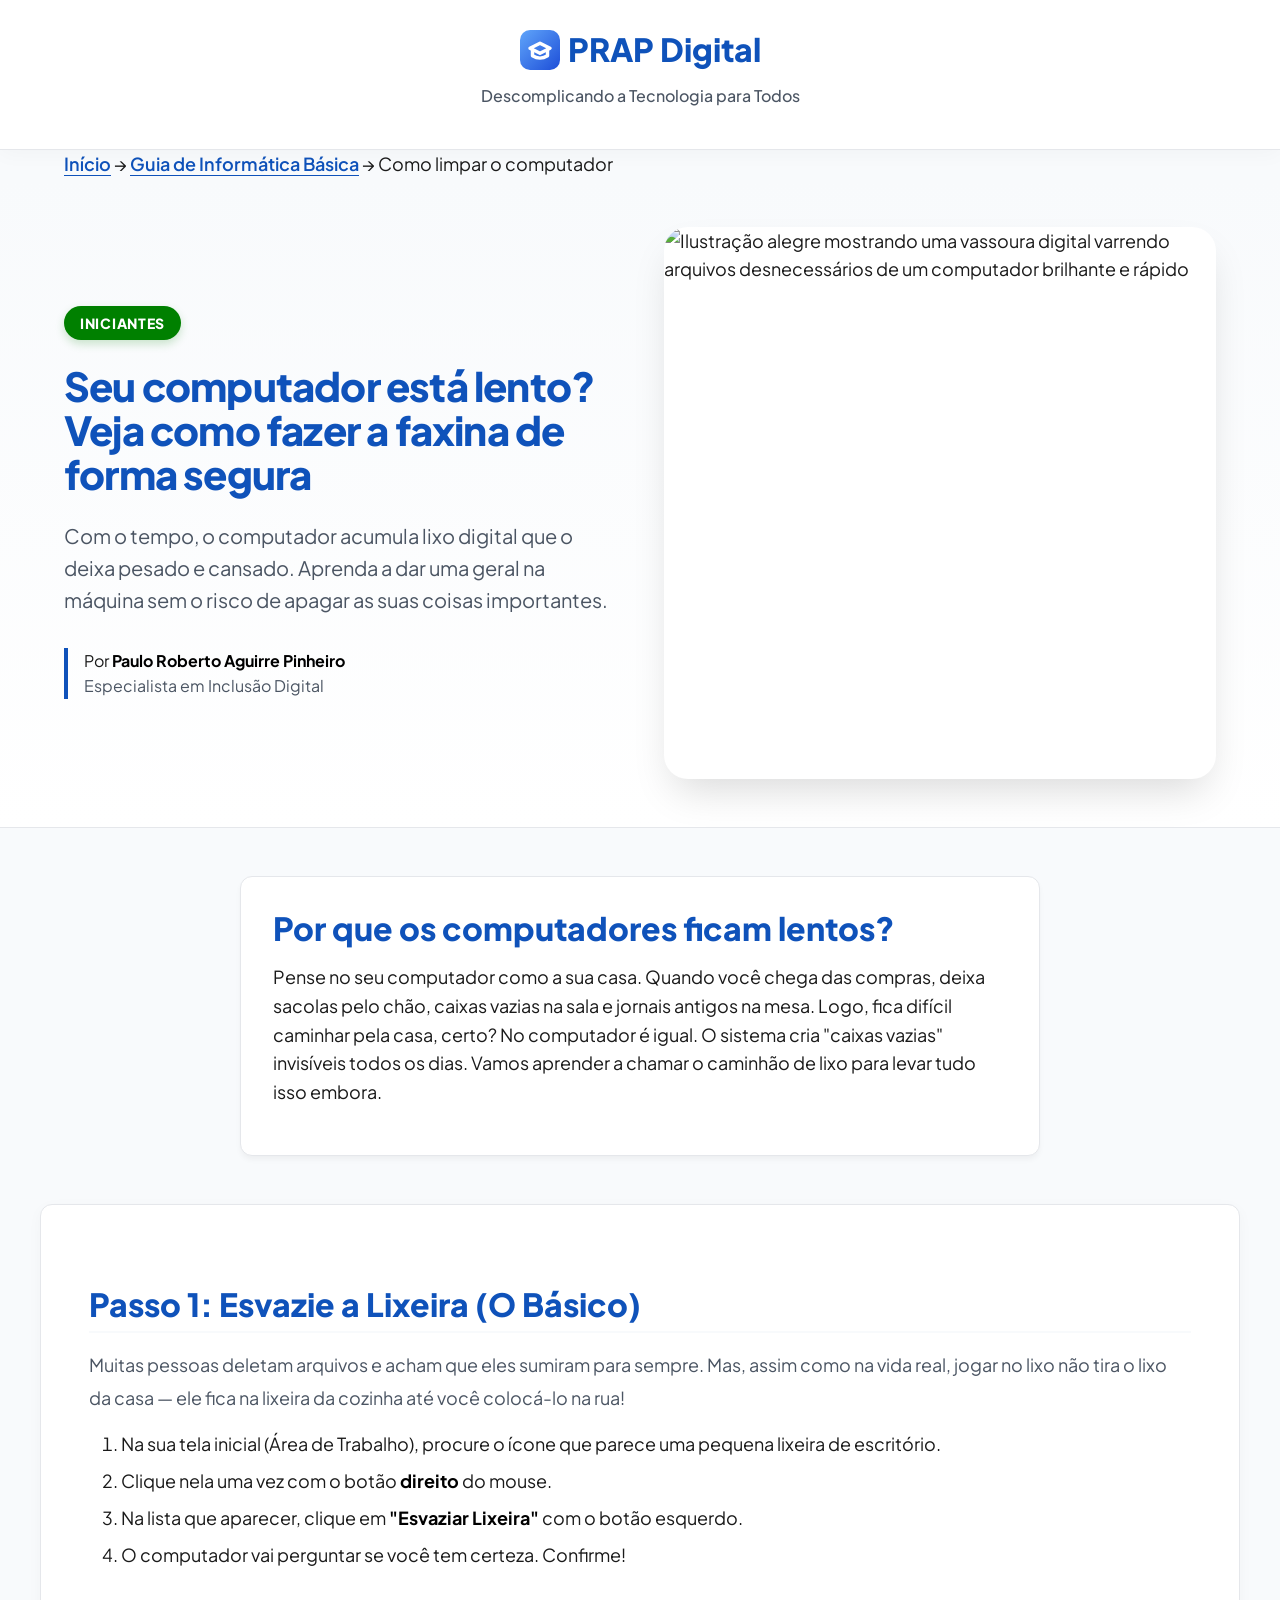
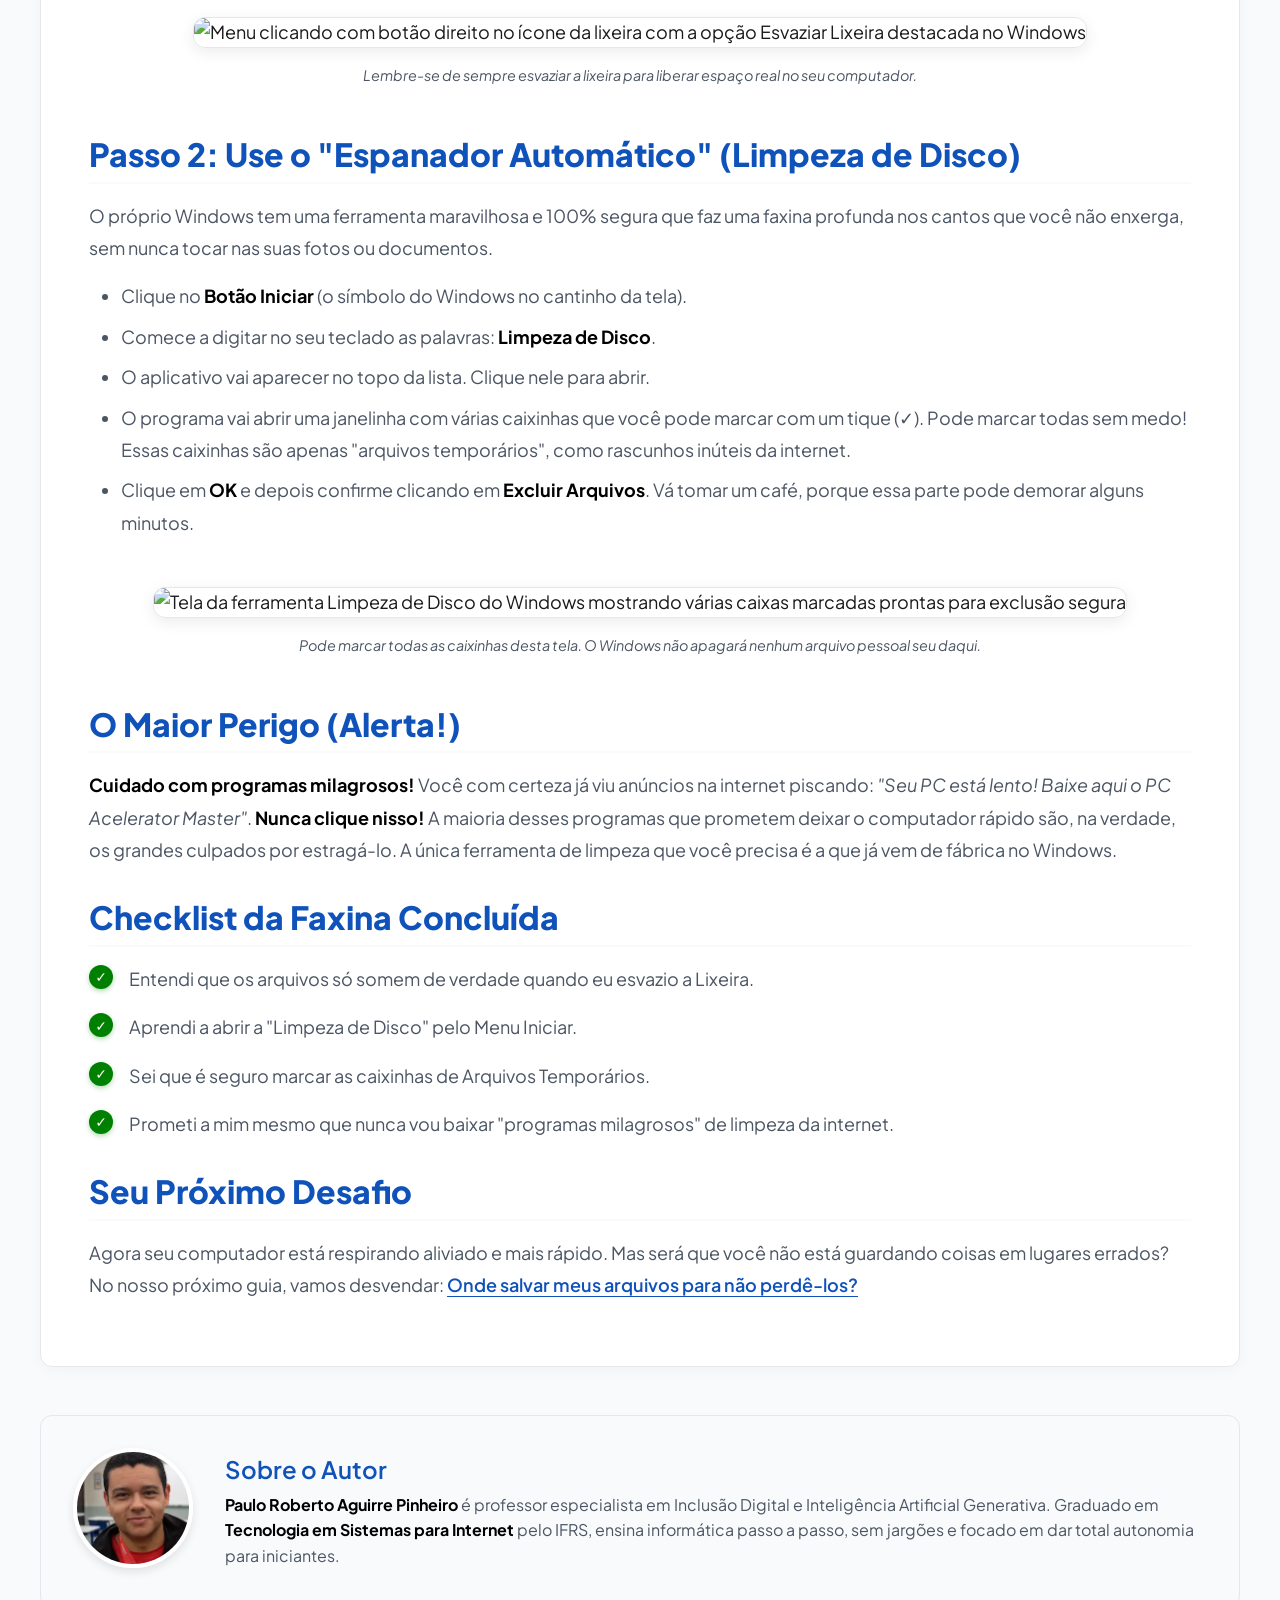
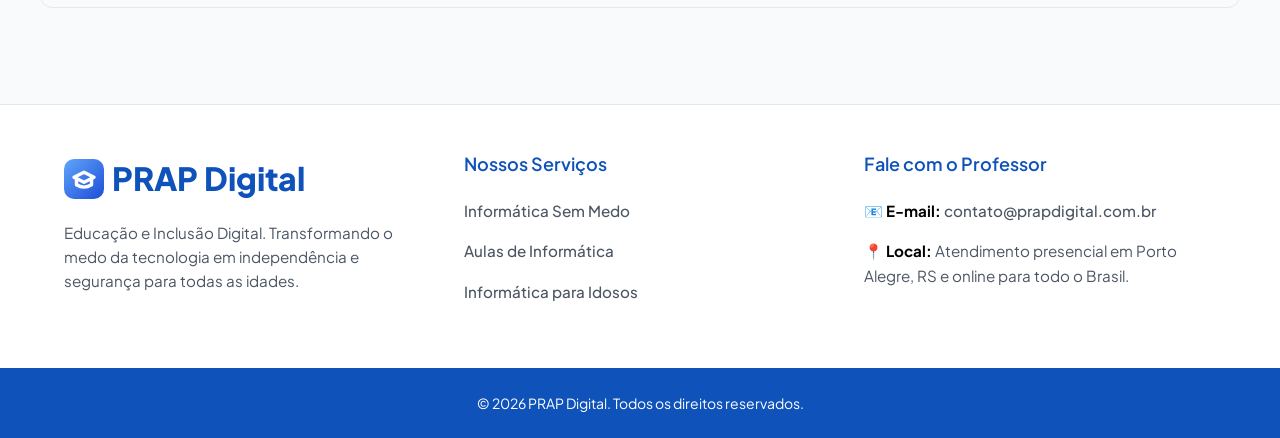
==== como-limpar-o-computador/index.html @ ee053cf6 "Add files via upload" ====
<!DOCTYPE html>
<html lang="pt-BR">
<head>
    <meta charset="UTF-8">
    <meta name="viewport" content="width=device-width, initial-scale=1.0">
    <title>Como Limpar o Computador para Deixá-lo Mais Rápido | PRAP Digital</title>
    <meta name="description" content="Seu computador está lento? Aprenda o passo a passo seguro para fazer uma faxina virtual sem apagar o que é importante e sem precisar de um técnico.">
    <meta name="author" content="Paulo Roberto Aguirre Pinheiro">
    
    <link rel="canonical" href="https://prapdigital.com.br/como-limpar-o-computador/">
    
    <link rel="preconnect" href="https://fonts.googleapis.com">
    <link rel="preconnect" href="https://fonts.gstatic.com" crossorigin>
    <link rel="preload" href="https://fonts.googleapis.com/css2?family=Plus+Jakarta+Sans:wght@400;600;800&display=swap" as="style">
    <link href="https://fonts.googleapis.com/css2?family=Plus+Jakarta+Sans:wght@400;600;800&display=swap" rel="stylesheet" media="print" onload="this.media='all'">
    <noscript><link href="https://fonts.googleapis.com/css2?family=Plus+Jakarta+Sans:wght@400;600;800&display=swap" rel="stylesheet"></noscript>

    <!-- Placeholder Hero Image -->
    <link rel="preload" as="image" href="../imagem/hero-limpeza-computador-prap.webp" fetchpriority="high">
    <link rel="stylesheet" href="../guia-informatica-basica/style.css">

    <!-- Favicon Oficial -->
    <link rel="icon" type="image/svg+xml" href="../imagem/favicon.svg">
    <link rel="alternate icon" type="image/png" href="../imagem/favicon-48x48.png">

    <!-- OpenGraph / Redes Sociais -->
    <meta property="og:type" content="article">
    <meta property="og:url" content="https://prapdigital.com.br/como-limpar-o-computador/">
    <meta property="og:title" content="Como Limpar o Computador para Deixá-lo Mais Rápido | PRAP Digital">
    <meta property="og:description" content="Seu computador está lento? Aprenda o passo a passo seguro para fazer uma faxina virtual sem apagar o que é importante e sem precisar de um técnico.">
    <meta property="og:image" content="https://prapdigital.com.br/imagem/hero-limpeza-computador-prap.webp">
    <!-- Schema.org -->
    <script type="application/ld+json">
    {
      "@context": "https://schema.org",
      "@graph": [
        {
          "@type": "LocalBusiness",
          "name": "PRAP Digital - Aulas de Informática",
          "address": {
            "@type": "PostalAddress",
            "addressLocality": "Porto Alegre",
            "addressRegion": "RS",
            "addressCountry": "BR"
          },
          "url": "https://prapdigital.com.br/",
          "telephone": "+5551933003584",
          "image": "https://prapdigital.com.br/imagem/favicon-48x48.png"
        },
        {
          "@type": "Article",
          "headline": "Como Limpar o Computador para Deixá-lo Mais Rápido",
          "description": "Faça uma faxina segura no seu Windows para melhorar o desempenho. Aprenda a esvaziar a lixeira e remover arquivos inúteis sem riscos.",
          "author": {
            "@type": "Person",
            "name": "Paulo Roberto Aguirre Pinheiro",
            "jobTitle": "Professor de Informática e Especialista em Inclusão Digital"
          },
          "publisher": {
            "@type": "Organization",
            "name": "PRAP Digital",
            "logo": {
              "@type": "ImageObject",
              "url": "https://prapdigital.com.br/imagem/favicon-48x48.png"
            }
          }
        },
        {
          "@type": "BreadcrumbList",
          "itemListElement": [{
            "@type": "ListItem",
            "position": 1,
            "name": "Início",
            "item": "https://prapdigital.com.br/"
          },{
            "@type": "ListItem",
            "position": 2,
            "name": "Guia de Informática Básica",
            "item": "https://prapdigital.com.br/guia-informatica-basica/"
          },{
            "@type": "ListItem",
            "position": 3,
            "name": "Como limpar o computador",
            "item": "https://prapdigital.com.br/como-limpar-o-computador/"
          }]
        }
      ]
    }
    </script>
</head>
<body>
    <header class="header">
        <div class="container header-content">
            <a href="/" class="logo">
                <img src="../imagem/favicon.svg" alt="Logo PRAP Digital" width="40" height="40">
                PRAP Digital
            </a>
            <p class="tagline">Descomplicando a Tecnologia para Todos</p>
        </div>
    </header>

    <main class="main-content">
        <!-- Breadcrumbs -->
        <nav class="container breadcrumb" aria-label="Navegação">
            <a href="/">Início</a> &rarr; 
            <a href="../guia-informatica-basica/">Guia de Informática Básica</a> &rarr; 
            <span>Como limpar o computador</span>
        </nav>

        <!-- HERO SECTION -->
        <section class="hero-section">
            <div class="container hero-grid">
                <div class="hero-content">
                    <span class="badge">Iniciantes</span>
                    <h1>Seu computador está lento? Veja como fazer a faxina de forma segura</h1>
                    <p class="lead">Com o tempo, o computador acumula lixo digital que o deixa pesado e cansado. Aprenda a dar uma geral na máquina sem o risco de apagar as suas coisas importantes.</p>
                    <div class="author-meta">
                        <p>Por <strong>Paulo Roberto Aguirre Pinheiro</strong></p>
                        <span>Especialista em Inclusão Digital</span>
                    </div>
                </div>
                <div class="hero-image-wrapper">
                    <!-- Placeholder para a Imagem Hero -->
                    <img src="../imagem/hero-limpeza-computador-prap.webp" alt="Ilustração alegre mostrando uma vassoura digital varrendo arquivos desnecessários de um computador brilhante e rápido" class="hero-image" fetchpriority="high" width="600" height="600">
                </div>
            </div>
        </section>

        <article class="pillar-content container">
            
            <section class="intro">
                <h2>Por que os computadores ficam lentos?</h2>
                <p>Pense no seu computador como a sua casa. Quando você chega das compras, deixa sacolas pelo chão, caixas vazias na sala e jornais antigos na mesa. Logo, fica difícil caminhar pela casa, certo? No computador é igual. O sistema cria "caixas vazias" invisíveis todos os dias. Vamos aprender a chamar o caminhão de lixo para levar tudo isso embora.</p>
            </section>

            <section class="content-section">
                <h2>Passo 1: Esvazie a Lixeira (O Básico)</h2>
                <p>Muitas pessoas deletam arquivos e acham que eles sumiram para sempre. Mas, assim como na vida real, jogar no lixo não tira o lixo da casa — ele fica na lixeira da cozinha até você colocá-lo na rua!</p>
                <ol style="margin-left: 2rem; margin-bottom: 2rem;">
                    <li>Na sua tela inicial (Área de Trabalho), procure o ícone que parece uma pequena lixeira de escritório.</li>
                    <li>Clique nela uma vez com o botão <strong>direito</strong> do mouse.</li>
                    <li>Na lista que aparecer, clique em <strong>"Esvaziar Lixeira"</strong> com o botão esquerdo.</li>
                    <li>O computador vai perguntar se você tem certeza. Confirme!</li>
                </ol>

                <!-- Placeholder de Imagem: Esvaziando Lixeira -->
                <figure class="didactic-image">
                    <img src="../imagem/esvaziar-lixeira-windows-prap.webp" alt="Menu clicando com botão direito no ícone da lixeira com a opção Esvaziar Lixeira destacada no Windows" width="600" height="600" loading="lazy">
                    <figcaption>Lembre-se de sempre esvaziar a lixeira para liberar espaço real no seu computador.</figcaption>
                </figure>

                <h2>Passo 2: Use o "Espanador Automático" (Limpeza de Disco)</h2>
                <p>O próprio Windows tem uma ferramenta maravilhosa e 100% segura que faz uma faxina profunda nos cantos que você não enxerga, sem nunca tocar nas suas fotos ou documentos.</p>
                
                <ul style="list-style-type: disc; margin-left: 2rem; margin-bottom: 2rem;">
                    <li>Clique no <strong>Botão Iniciar</strong> (o símbolo do Windows no cantinho da tela).</li>
                    <li>Comece a digitar no seu teclado as palavras: <strong>Limpeza de Disco</strong>.</li>
                    <li>O aplicativo vai aparecer no topo da lista. Clique nele para abrir.</li>
                    <li>O programa vai abrir uma janelinha com várias caixinhas que você pode marcar com um tique (✓). Pode marcar todas sem medo! Essas caixinhas são apenas "arquivos temporários", como rascunhos inúteis da internet.</li>
                    <li>Clique em <strong>OK</strong> e depois confirme clicando em <strong>Excluir Arquivos</strong>. Vá tomar um café, porque essa parte pode demorar alguns minutos.</li>
                </ul>

                <!-- Placeholder de Imagem: Limpeza de Disco -->
                <figure class="didactic-image">
                    <img src="../imagem/limpeza-de-disco-windows-prap.webp" alt="Tela da ferramenta Limpeza de Disco do Windows mostrando várias caixas marcadas prontas para exclusão segura" width="600" height="600" loading="lazy">
                    <figcaption>Pode marcar todas as caixinhas desta tela. O Windows não apagará nenhum arquivo pessoal seu daqui.</figcaption>
                </figure>

                <h2>O Maior Perigo (Alerta!)</h2>
                <p><strong>Cuidado com programas milagrosos!</strong> Você com certeza já viu anúncios na internet piscando: <em>"Seu PC está lento! Baixe aqui o PC Acelerator Master"</em>. <strong>Nunca clique nisso!</strong> A maioria desses programas que prometem deixar o computador rápido são, na verdade, os grandes culpados por estragá-lo. A única ferramenta de limpeza que você precisa é a que já vem de fábrica no Windows.</p>

                <h2>Checklist da Faxina Concluída</h2>
                <ul class="checklist">
                    <li>Entendi que os arquivos só somem de verdade quando eu esvazio a Lixeira.</li>
                    <li>Aprendi a abrir a "Limpeza de Disco" pelo Menu Iniciar.</li>
                    <li>Sei que é seguro marcar as caixinhas de Arquivos Temporários.</li>
                    <li>Prometi a mim mesmo que nunca vou baixar "programas milagrosos" de limpeza da internet.</li>
                </ul>

                <h2>Seu Próximo Desafio</h2>
                <p>Agora seu computador está respirando aliviado e mais rápido. Mas será que você não está guardando coisas em lugares errados? No nosso próximo guia, vamos desvendar: <a href="../onde-salvar-meus-arquivos/">Onde salvar meus arquivos para não perdê-los?</a></p>

            </section>

            <section class="author-bio">
                <div class="author-photo">
                    <img src="../imagem/professor-paulo-pinheiro-informatica-prap-digital-porto-alegre.webp" alt="Professor Paulo Roberto Aguirre Pinheiro" width="120" height="120" loading="lazy">
                </div>
                <div class="author-details">
                    <h3>Sobre o Autor</h3>
                    <p><strong>Paulo Roberto Aguirre Pinheiro</strong> é professor especialista em Inclusão Digital e Inteligência Artificial Generativa. Graduado em <strong>Tecnologia em Sistemas para Internet</strong> pelo IFRS, ensina informática passo a passo, sem jargões e focado em dar total autonomia para iniciantes.</p>
                </div>
            </section>
        </article>
    </main>

    <footer class="footer">
        <div class="container footer-grid">
            <div class="footer-brand">
                <a href="/" class="logo logo-footer">
                    <img src="../imagem/favicon.svg" alt="Logo PRAP Digital" width="40" height="40">
                    PRAP Digital
                </a>
                <p>Educação e Inclusão Digital. Transformando o medo da tecnologia em independência e segurança para todas as idades.</p>
            </div>
            
            <div class="footer-links">
                <h3>Nossos Serviços</h3>
                <ul>
                    <li><a href="https://prapdigital.com.br/informatica-sem-medo/">Informática Sem Medo</a></li>
                    <li><a href="https://prapdigital.com.br/">Aulas de Informática</a></li>
                    <li><a href="https://prapdigital.com.br/informatica-para-idosos/">Informática para Idosos</a></li>
                </ul>
            </div>

            <div class="footer-contact">
                <h3>Fale com o Professor</h3>
                <ul>
                    <li>📧 <strong>E-mail:</strong> <a href="mailto:contato@prapdigital.com.br">contato@prapdigital.com.br</a></li>
                    <li>📍 <strong>Local:</strong> Atendimento presencial em Porto Alegre, RS e online para todo o Brasil.</li>
                </ul>
            </div>
        </div>
        <div class="footer-bottom">
            <div class="container">
                <p>&copy; 2026 PRAP Digital. Todos os direitos reservados.</p>
            </div>
        </div>
    </footer>
</body>
</html>
---- guia-informatica-basica/style.css ----
/* 
 * PRAP DIGITAL - ESTILO DA PÁGINA PILAR 
 * Foco Extremo em: PageSpeed (Core Web Vitals) e Acessibilidade (WCAG)
 * Zero frameworks externos, CSS puro e otimizado.
 */

:root {
    /* Paleta de Cores de Alta Acessibilidade (E-E-A-T: Confiança e Segurança) */
    --color-primary: #0F52BA; /* Safira / Azul Institucional forte */
    --color-secondary: #008000; /* Verde escuro para ações */
    --color-background: #F8FAFC; /* Gelo muito suave, não cansa a vista */
    --color-surface: #FFFFFF; /* Branco para cartões */
    --color-text-main: #1A1A1A; /* Cinza quase preto para alto contraste (WCAG AAA) */
    --color-text-muted: #4B5563; /* Cinza médio para descrições */
    --color-border: #E5E7EB;
    
    /* Tipografia Inclusiva */
    --font-base: 'Plus Jakarta Sans', system-ui, -apple-system, sans-serif;
    --text-base-size: 1.125rem; /* 18px base - ideal para leitura em qualquer idade */
    --text-large: 1.25rem; /* 20px */
    --text-xl: 1.5rem; /* 24px */
    --text-2xl: 2rem; /* 32px */
    --text-3xl: 2.5rem; /* 40px */
    
    /* Espaçamentos e Layout */
    --spacing-xs: 0.5rem;
    --spacing-sm: 1rem;
    --spacing-md: 1.5rem;
    --spacing-lg: 2rem;
    --spacing-xl: 3rem;
    --border-radius: 12px;
}

/* Reset Básico para Velocidade */
*, *::before, *::after {
    box-sizing: border-box;
    margin: 0;
    padding: 0;
}

html {
    scroll-behavior: smooth;
    font-size: 100%; /* Respeita o tamanho de fonte do sistema do usuário */
}

body {
    font-family: var(--font-base);
    font-size: var(--text-base-size);
    line-height: 1.6;
    color: var(--color-text-main);
    background-color: var(--color-background);
    -webkit-font-smoothing: antialiased;
}

/* Tipografia */
h1, h2, h3 {
    line-height: 1.2;
    color: var(--color-primary);
    margin-bottom: var(--spacing-sm);
    font-weight: 800;
}

h1 { font-size: var(--text-3xl); letter-spacing: -0.02em; }
h2 { font-size: var(--text-2xl); }
h3 { font-size: var(--text-xl); font-weight: 600; }
p { margin-bottom: var(--spacing-sm); }
strong { font-weight: 700; color: #000; }

a {
    color: var(--color-primary);
    text-decoration: underline;
    text-underline-offset: 4px;
    font-weight: 600;
    transition: color 0.2s ease;
}

a:hover, a:focus {
    color: var(--color-secondary);
}

/* Estrutura Principal */
.container {
    width: 100%;
    max-width: 1200px;
    margin: 0 auto;
    padding: 0 var(--spacing-md);
}

/* Header */
.header {
    background-color: var(--color-surface);
    border-bottom: 1px solid var(--color-border);
    padding: var(--spacing-md) 0;
    position: sticky;
    top: 0;
    z-index: 100;
    box-shadow: 0 4px 20px rgba(0,0,0,0.03);
}

.header-content {
    display: flex;
    flex-direction: column;
    align-items: center;
    justify-content: center;
}

.logo {
    display: flex;
    align-items: center;
    gap: 0.5rem;
    font-size: var(--text-2xl);
    font-weight: 800;
    color: var(--color-primary);
    text-decoration: none;
}

.logo img {
    height: 40px;
    width: auto;
}

.tagline {
    font-size: 1rem;
    color: var(--color-text-muted);
    margin-top: var(--spacing-xs);
    font-weight: 500;
}

/* Main Content Layout */
.main-content {
    width: 100%;
}

.pillar-content {
    padding: var(--spacing-xl) 0;
}

/* HERO SECTION */
.hero-section {
    background: linear-gradient(to bottom, var(--color-background), var(--color-surface));
    padding: var(--spacing-xl) 0;
    border-bottom: 1px solid var(--color-border);
    overflow: hidden;
}

.hero-grid {
    display: grid;
    grid-template-columns: 1fr 1fr;
    gap: var(--spacing-xl);
    align-items: center;
}

.hero-content {
    max-width: 600px;
}

.badge {
    display: inline-block;
    background-color: var(--color-secondary);
    color: white;
    padding: 0.35rem 1rem;
    border-radius: 999px;
    font-size: 0.875rem;
    font-weight: 800;
    text-transform: uppercase;
    letter-spacing: 0.05em;
    margin-bottom: var(--spacing-md);
    box-shadow: 0 4px 10px rgba(0, 128, 0, 0.2);
}

.hero-content h1 {
    font-size: var(--text-3xl);
    letter-spacing: -0.02em;
    line-height: 1.1;
    margin-bottom: var(--spacing-md);
}

.hero-content .lead {
    font-size: var(--text-large);
    color: var(--color-text-muted);
    margin-bottom: var(--spacing-lg);
    line-height: 1.6;
}

.hero-content .author-meta {
    font-size: 1rem;
    border-left: 4px solid var(--color-primary);
    padding-left: var(--spacing-sm);
}

.hero-content .author-meta p {
    margin-bottom: 0;
    color: var(--color-text-main);
}

.hero-content .author-meta span {
    color: var(--color-text-muted);
}

.hero-image-wrapper {
    position: relative;
    border-radius: 24px;
    overflow: hidden;
    box-shadow: 0 20px 40px -10px rgba(0, 0, 0, 0.15);
    background-color: var(--color-surface);
}

.hero-image {
    width: 100%;
    height: auto;
    display: block;
    object-fit: cover;
    aspect-ratio: 1 / 1;
}

/* Introdução */
.intro {
    max-width: 800px;
    margin: 0 auto var(--spacing-xl);
    background-color: white;
    padding: var(--spacing-lg);
    border-radius: var(--border-radius);
    border: 1px solid var(--color-border);
    box-shadow: 0 4px 6px -1px rgba(0, 0, 0, 0.05);
}

/* Cluster Grid (A Teia) */
.cluster-grid {
    display: grid;
    grid-template-columns: repeat(auto-fit, minmax(320px, 1fr));
    gap: var(--spacing-lg);
}

.cluster-card {
    background-color: var(--color-surface);
    border: 1px solid var(--color-border);
    border-radius: var(--border-radius);
    padding: var(--spacing-lg);
    transition: transform 0.2s ease, box-shadow 0.2s ease;
    display: flex;
    flex-direction: column;
}

.cluster-card:hover {
    transform: translateY(-4px);
    box-shadow: 0 10px 15px -3px rgba(0, 0, 0, 0.1);
    border-color: var(--color-primary);
}

.card-icon {
    font-size: 3rem;
    margin-bottom: var(--spacing-sm);
}

/* Links Satélites */
.satellite-links {
    margin-top: auto; /* Empurra para baixo */
    padding-top: var(--spacing-md);
    border-top: 1px solid var(--color-border);
}

.satellite-links ul {
    list-style: none;
    display: flex;
    flex-direction: column;
    gap: 0.5rem;
}

.satellite-links a {
    display: flex;
    align-items: center;
    gap: 0.75rem;
    padding: 0.75rem 1rem;
    text-decoration: none;
    font-weight: 500;
    color: var(--color-text-main);
    background-color: var(--color-background);
    border-radius: 8px;
    border: 1px solid transparent;
    transition: all 0.2s ease;
    line-height: 1.4;
    font-size: 1rem;
}

.satellite-links a::before {
    content: "";
    display: block;
    width: 6px;
    height: 6px;
    border-radius: 50%;
    background-color: var(--color-secondary);
    flex-shrink: 0;
    transition: transform 0.2s ease;
}

.satellite-links a:hover, .satellite-links a:focus {
    background-color: white;
    border-color: var(--color-primary);
    color: var(--color-primary);
    transform: translateX(4px);
    box-shadow: 0 4px 12px rgba(15, 82, 186, 0.08);
}

.satellite-links a:hover::before {
    transform: scale(1.5);
    background-color: var(--color-primary);
}

/* Imagens Didáticas */
.didactic-image {
    margin: var(--spacing-xl) 0;
    text-align: center;
}

.didactic-image img {
    max-width: 100%;
    height: auto;
    border-radius: var(--border-radius);
    box-shadow: 0 4px 15px rgba(0, 0, 0, 0.08);
    border: 1px solid var(--color-border);
}

.didactic-image figcaption {
    margin-top: var(--spacing-sm);
    font-size: 0.9rem;
    color: var(--color-text-muted);
    font-style: italic;
}

/* Sobre o Autor */
.author-bio {
    display: flex;
    align-items: center;
    gap: var(--spacing-lg);
    background-color: var(--color-background);
    padding: var(--spacing-lg);
    border-radius: var(--border-radius);
    border: 1px solid var(--color-border);
    margin-top: var(--spacing-xl);
}

.author-photo img {
    border-radius: 50%;
    border: 4px solid white;
    box-shadow: 0 4px 10px rgba(0,0,0,0.1);
    object-fit: cover;
}

.author-details h3 {
    margin-bottom: var(--spacing-xs);
    color: var(--color-primary);
}

.author-details p {
    margin-bottom: 0;
    color: var(--color-text-muted);
    font-size: 1rem;
}

/* Footer */
.footer {
    background-color: var(--color-surface);
    border-top: 1px solid var(--color-border);
    margin-top: var(--spacing-xl);
    padding-top: var(--spacing-xl);
}

.footer-grid {
    display: grid;
    grid-template-columns: repeat(auto-fit, minmax(250px, 1fr));
    gap: var(--spacing-xl);
    margin-bottom: var(--spacing-xl);
}

.logo-footer {
    margin-bottom: var(--spacing-sm);
}

.footer-brand p {
    color: var(--color-text-muted);
    font-size: 0.95rem;
}

.footer h3 {
    color: var(--color-primary);
    font-size: 1.125rem;
    margin-bottom: var(--spacing-md);
}

.footer ul {
    list-style: none;
}

.footer li {
    margin-bottom: var(--spacing-sm);
    color: var(--color-text-muted);
    font-size: 0.95rem;
}

.footer-links a, .footer-contact a {
    color: var(--color-text-muted);
    text-decoration: none;
    font-weight: 500;
}

.footer-links a:hover, .footer-contact a:hover {
    color: var(--color-primary);
    text-decoration: underline;
}

/* Main Content Section (Artigo Premium) */
.content-section {
    background-color: var(--color-surface);
    padding: var(--spacing-xl);
    border-radius: var(--border-radius);
    border: 1px solid var(--color-border);
    box-shadow: 0 4px 15px rgba(0, 0, 0, 0.03);
    margin-bottom: var(--spacing-xl);
}

.content-section h2 {
    margin-top: var(--spacing-lg);
    border-bottom: 2px solid var(--color-background);
    padding-bottom: var(--spacing-xs);
}

.content-section h3 {
    margin-top: var(--spacing-md);
    color: var(--color-text-main);
}

.content-section p, .content-section ul {
    font-size: 1.125rem;
    line-height: 1.8;
    color: var(--color-text-muted);
}

.content-section ul {
    margin-left: var(--spacing-lg);
    margin-bottom: var(--spacing-md);
}

.content-section li {
    margin-bottom: var(--spacing-xs);
}

/* Checklist Premium (Checkmarks Verdes) */
.content-section ul.checklist {
    list-style: none;
    margin-left: 0;
}

.content-section ul.checklist li {
    position: relative;
    padding-left: 2.5rem;
    margin-bottom: var(--spacing-sm);
}

.content-section ul.checklist li::before {
    content: "✓";
    position: absolute;
    left: 0;
    top: 2px;
    color: white;
    background-color: var(--color-secondary);
    width: 24px;
    height: 24px;
    border-radius: 50%;
    display: flex;
    align-items: center;
    justify-content: center;
    font-size: 14px;
    font-weight: bold;
    box-shadow: 0 2px 5px rgba(0, 128, 0, 0.3);
}

.content-section a {
    color: var(--color-primary);
    text-decoration: underline;
    font-weight: 600;
}

.footer-bottom {
    background-color: var(--color-primary);
    color: white;
    text-align: center;
    padding: var(--spacing-md) 0;
}

.footer-bottom p {
    margin: 0;
    font-size: 0.875rem;
}

/* Responsividade Mobile First */
@media (max-width: 992px) {
    .hero-grid {
        grid-template-columns: 1fr;
        text-align: center;
    }
    
    .hero-content {
        margin: 0 auto;
    }
    
    .hero-content .author-meta {
        border-left: none;
        border-top: 2px solid var(--color-border);
        padding-left: 0;
        padding-top: var(--spacing-sm);
        display: inline-block;
    }
}

@media (max-width: 768px) {
    h1 { font-size: 2.25rem; }
    h2 { font-size: var(--text-xl); }
    
    .cluster-grid {
        grid-template-columns: 1fr;
    }
    
    .intro, .cluster-card, .author-bio, .content-section {
        padding: var(--spacing-md);
    }
    
    .content-section p, .content-section ul {
        font-size: 1.05rem; /* Levemente menor no celular mas ainda muito legível */
        line-height: 1.6;
    }
    
    .author-bio {
        flex-direction: column;
        text-align: center;
        gap: var(--spacing-md);
    }
}
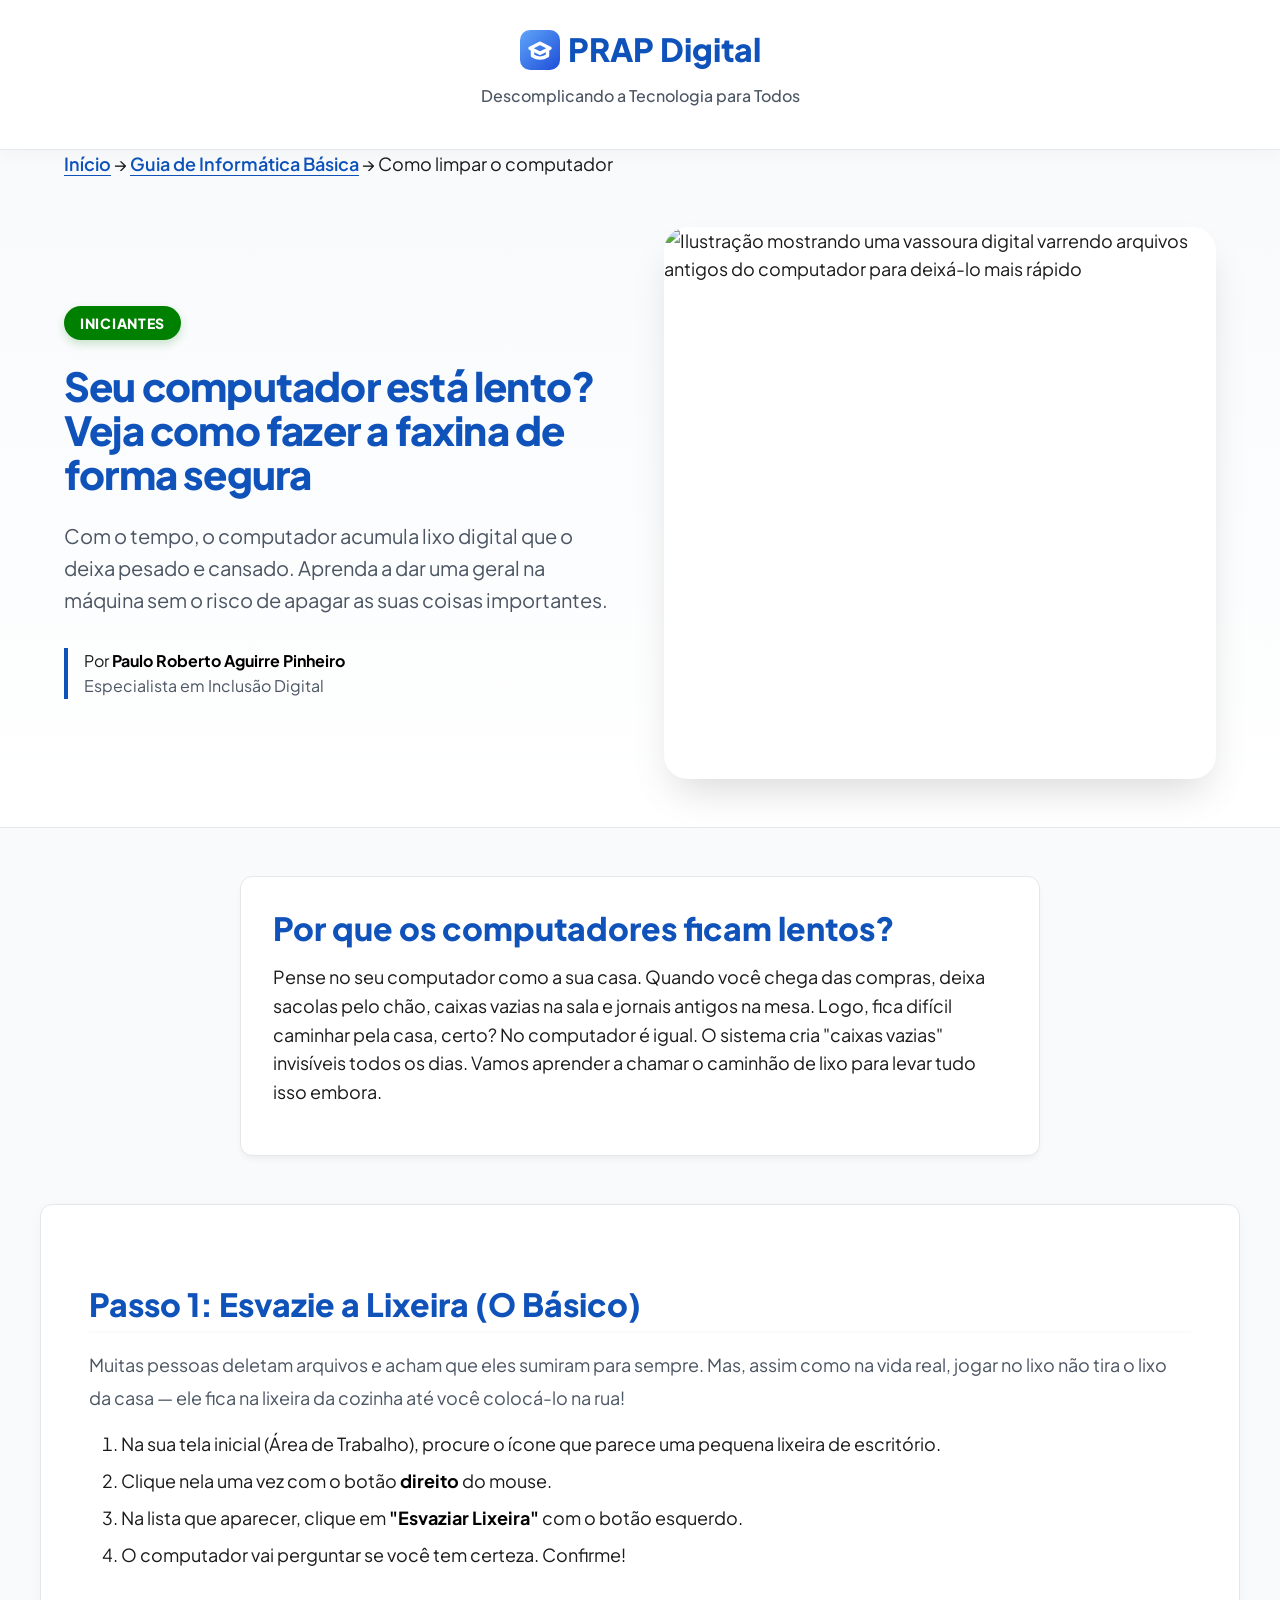
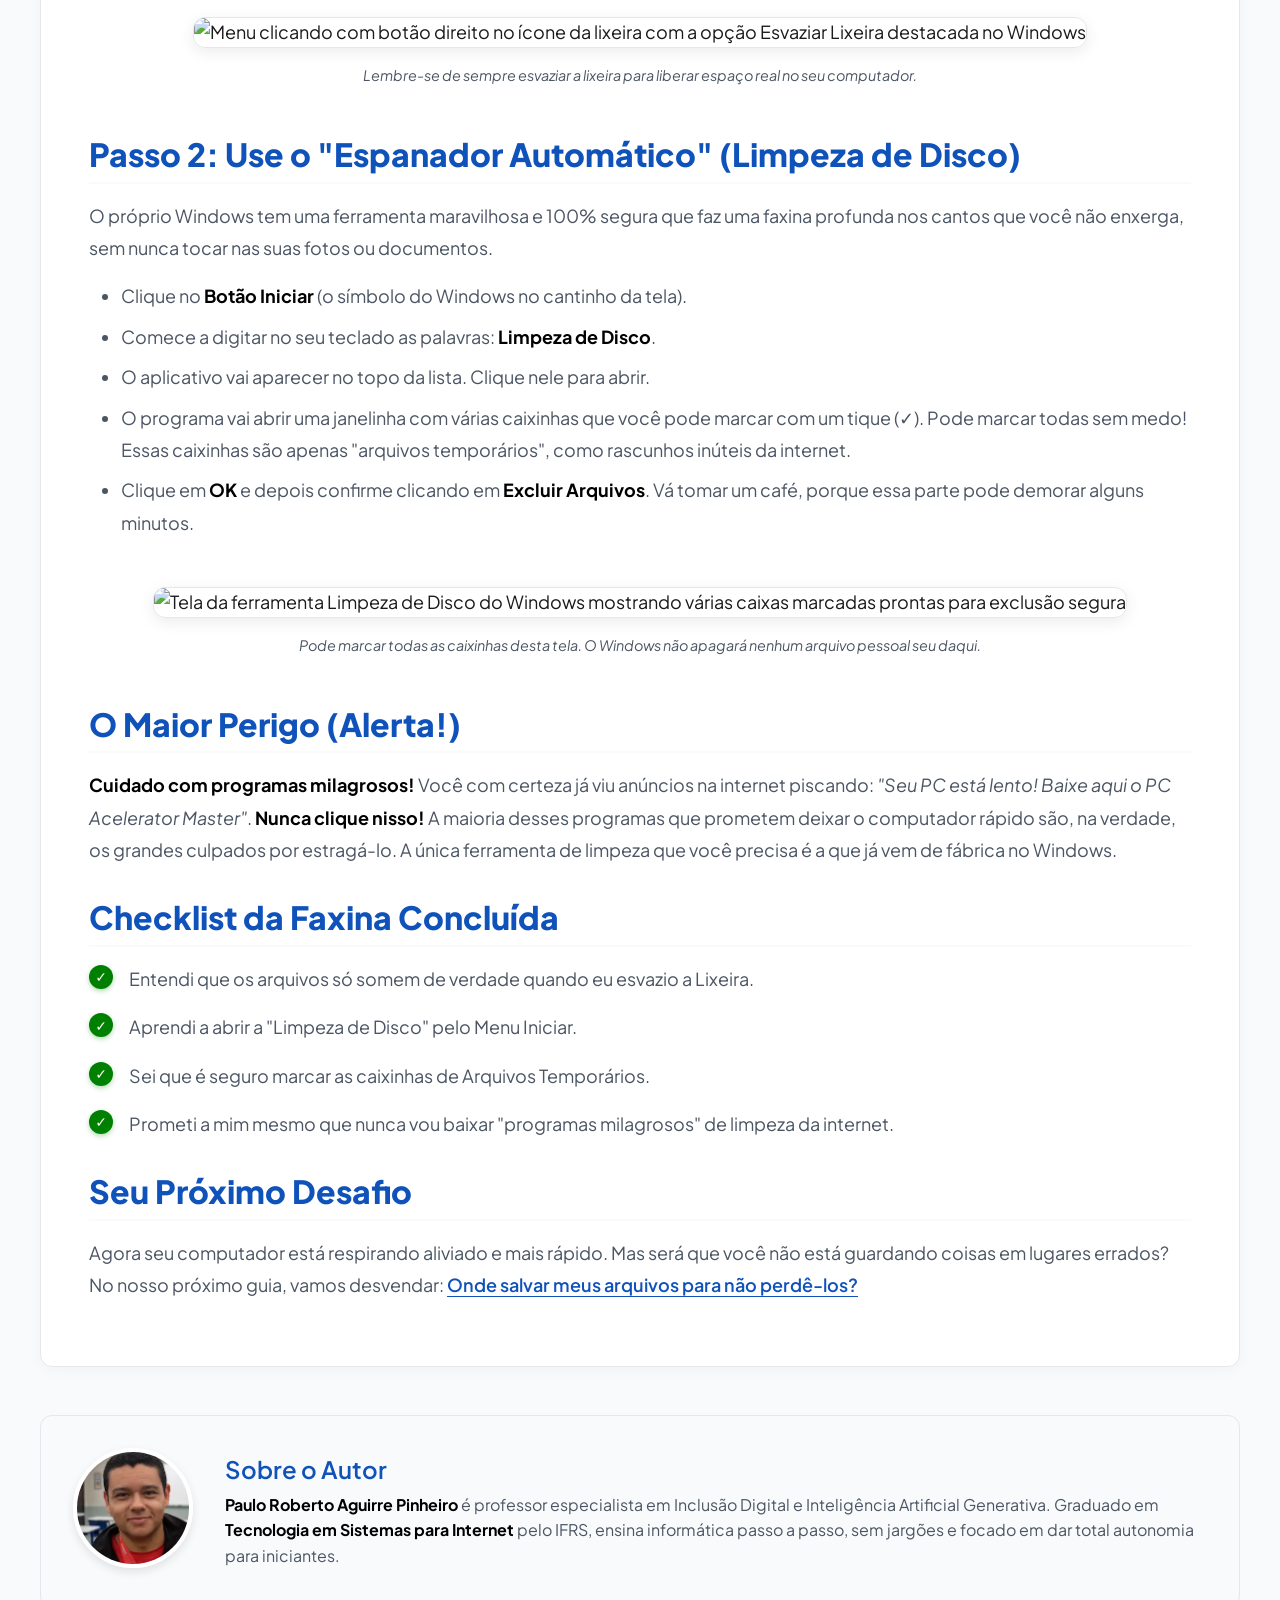
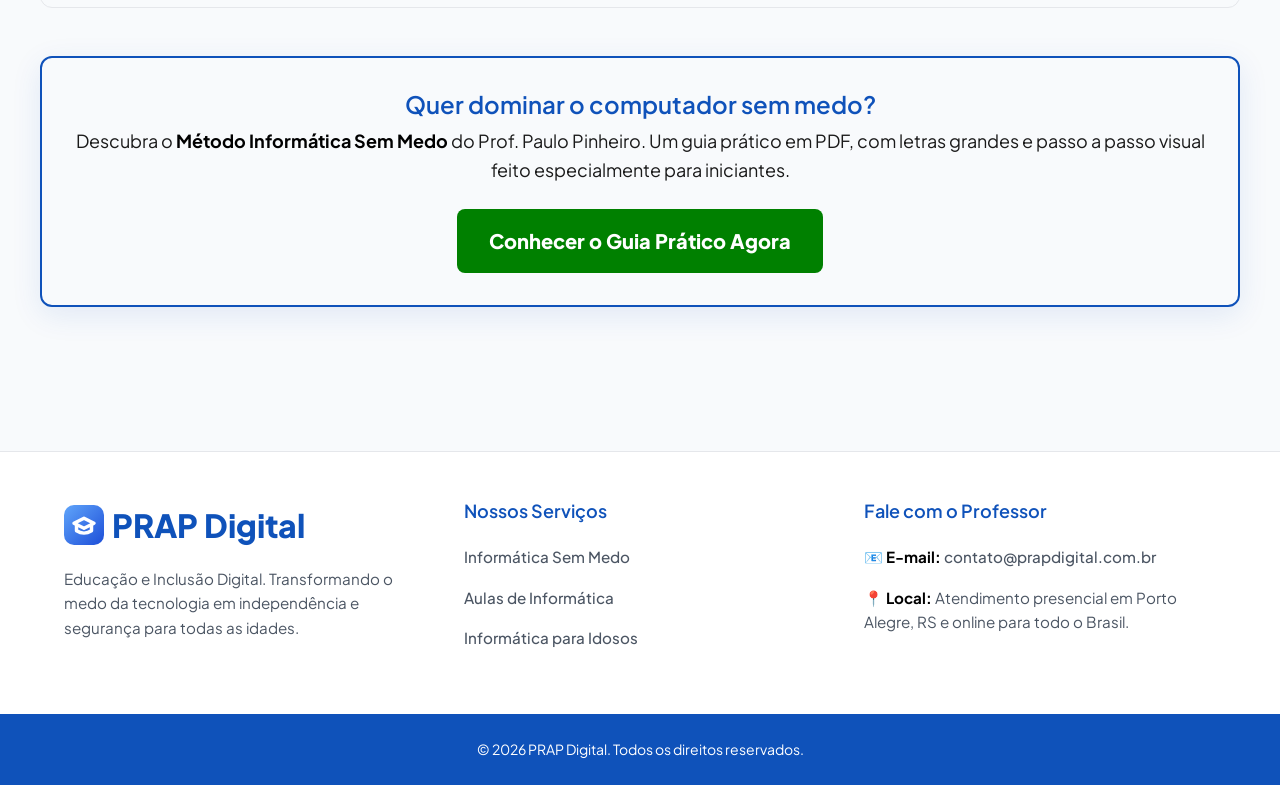
==== commit 3ea0dadd: "Add files via upload" ====
--- a/como-limpar-o-computador/index.html
+++ b/como-limpar-o-computador/index.html
@@ -15,8 +15,7 @@
     <link href="https://fonts.googleapis.com/css2?family=Plus+Jakarta+Sans:wght@400;600;800&display=swap" rel="stylesheet" media="print" onload="this.media='all'">
     <noscript><link href="https://fonts.googleapis.com/css2?family=Plus+Jakarta+Sans:wght@400;600;800&display=swap" rel="stylesheet"></noscript>
 
-    <!-- Placeholder Hero Image -->
-    <link rel="preload" as="image" href="../imagem/hero-limpeza-computador-prap.webp" fetchpriority="high">
+    <link rel="preload" as="image" href="../imagem/hero-limpeza-computador-prap.jpg" fetchpriority="high">
     <link rel="stylesheet" href="../guia-informatica-basica/style.css">
 
     <!-- Favicon Oficial -->
@@ -28,7 +27,7 @@
     <meta property="og:url" content="https://prapdigital.com.br/como-limpar-o-computador/">
     <meta property="og:title" content="Como Limpar o Computador para Deixá-lo Mais Rápido | PRAP Digital">
     <meta property="og:description" content="Seu computador está lento? Aprenda o passo a passo seguro para fazer uma faxina virtual sem apagar o que é importante e sem precisar de um técnico.">
-    <meta property="og:image" content="https://prapdigital.com.br/imagem/hero-limpeza-computador-prap.webp">
+    <meta property="og:image" content="https://prapdigital.com.br/imagem/hero-limpeza-computador-prap.jpg">
     <!-- Schema.org -->
     <script type="application/ld+json">
     {
@@ -120,8 +119,7 @@
                     </div>
                 </div>
                 <div class="hero-image-wrapper">
-                    <!-- Placeholder para a Imagem Hero -->
-                    <img src="../imagem/hero-limpeza-computador-prap.webp" alt="Ilustração alegre mostrando uma vassoura digital varrendo arquivos desnecessários de um computador brilhante e rápido" class="hero-image" fetchpriority="high" width="600" height="600">
+                    <img src="../imagem/hero-limpeza-computador-prap.jpg" alt="Ilustração mostrando uma vassoura digital varrendo arquivos antigos do computador para deixá-lo mais rápido" class="hero-image" fetchpriority="high" width="600" height="600">
                 </div>
             </div>
         </section>
@@ -143,9 +141,8 @@
                     <li>O computador vai perguntar se você tem certeza. Confirme!</li>
                 </ol>
 
-                <!-- Placeholder de Imagem: Esvaziando Lixeira -->
                 <figure class="didactic-image">
-                    <img src="../imagem/esvaziar-lixeira-windows-prap.webp" alt="Menu clicando com botão direito no ícone da lixeira com a opção Esvaziar Lixeira destacada no Windows" width="600" height="600" loading="lazy">
+                    <img src="../imagem/esvaziar-lixeira-prap.jpg" alt="Menu clicando com botão direito no ícone da lixeira com a opção Esvaziar Lixeira destacada no Windows" width="600" height="600" loading="lazy">
                     <figcaption>Lembre-se de sempre esvaziar a lixeira para liberar espaço real no seu computador.</figcaption>
                 </figure>
 
@@ -160,9 +157,8 @@
                     <li>Clique em <strong>OK</strong> e depois confirme clicando em <strong>Excluir Arquivos</strong>. Vá tomar um café, porque essa parte pode demorar alguns minutos.</li>
                 </ul>
 
-                <!-- Placeholder de Imagem: Limpeza de Disco -->
                 <figure class="didactic-image">
-                    <img src="../imagem/limpeza-de-disco-windows-prap.webp" alt="Tela da ferramenta Limpeza de Disco do Windows mostrando várias caixas marcadas prontas para exclusão segura" width="600" height="600" loading="lazy">
+                    <img src="../imagem/limpeza-de-disco-prap.jpg" alt="Tela da ferramenta Limpeza de Disco do Windows mostrando várias caixas marcadas prontas para exclusão segura" width="600" height="600" loading="lazy">
                     <figcaption>Pode marcar todas as caixinhas desta tela. O Windows não apagará nenhum arquivo pessoal seu daqui.</figcaption>
                 </figure>
 
@@ -191,6 +187,12 @@
                     <p><strong>Paulo Roberto Aguirre Pinheiro</strong> é professor especialista em Inclusão Digital e Inteligência Artificial Generativa. Graduado em <strong>Tecnologia em Sistemas para Internet</strong> pelo IFRS, ensina informática passo a passo, sem jargões e focado em dar total autonomia para iniciantes.</p>
                 </div>
             </section>
+                        <!-- CTA Marketing Box -->
+                <div class="cta-banner">
+                    <h3>Quer dominar o computador sem medo?</h3>
+                    <p>Descubra o <strong>Método Informática Sem Medo</strong> do Prof. Paulo Pinheiro. Um guia prático em PDF, com letras grandes e passo a passo visual feito especialmente para iniciantes.</p>
+                    <a href="../informatica-sem-medo/" class="cta-button">Conhecer o Guia Prático Agora</a>
+                </div>
         </article>
     </main>
 
--- a/guia-informatica-basica/style.css
+++ b/guia-informatica-basica/style.css
@@ -535,3 +535,45 @@
         gap: var(--spacing-md);
     }
 }
+
+/* CTA Marketing Box */
+.cta-banner {
+    background-color: var(--color-background);
+    border: 2px solid var(--color-primary);
+    border-radius: var(--border-radius);
+    padding: var(--spacing-lg);
+    margin: var(--spacing-xl) 0;
+    text-align: center;
+    box-shadow: 0 8px 30px rgba(15, 82, 186, 0.1);
+}
+
+.cta-banner h3 {
+    color: var(--color-primary);
+    font-size: var(--text-xl);
+    margin-bottom: var(--spacing-xs);
+}
+
+.cta-banner p {
+    color: var(--color-text-main);
+    font-size: var(--text-base-size);
+    margin-bottom: var(--spacing-md);
+}
+
+.cta-button {
+    display: inline-block;
+    background-color: var(--color-secondary);
+    color: white;
+    padding: 1rem 2rem;
+    font-size: var(--text-large);
+    font-weight: 800;
+    border-radius: 8px;
+    text-decoration: none;
+    transition: background-color 0.2s ease, transform 0.2s ease;
+}
+
+.cta-button:hover, .cta-button:focus {
+    background-color: #006400; /* Darker green */
+    color: white;
+    text-decoration: none;
+    transform: translateY(-2px);
+}
